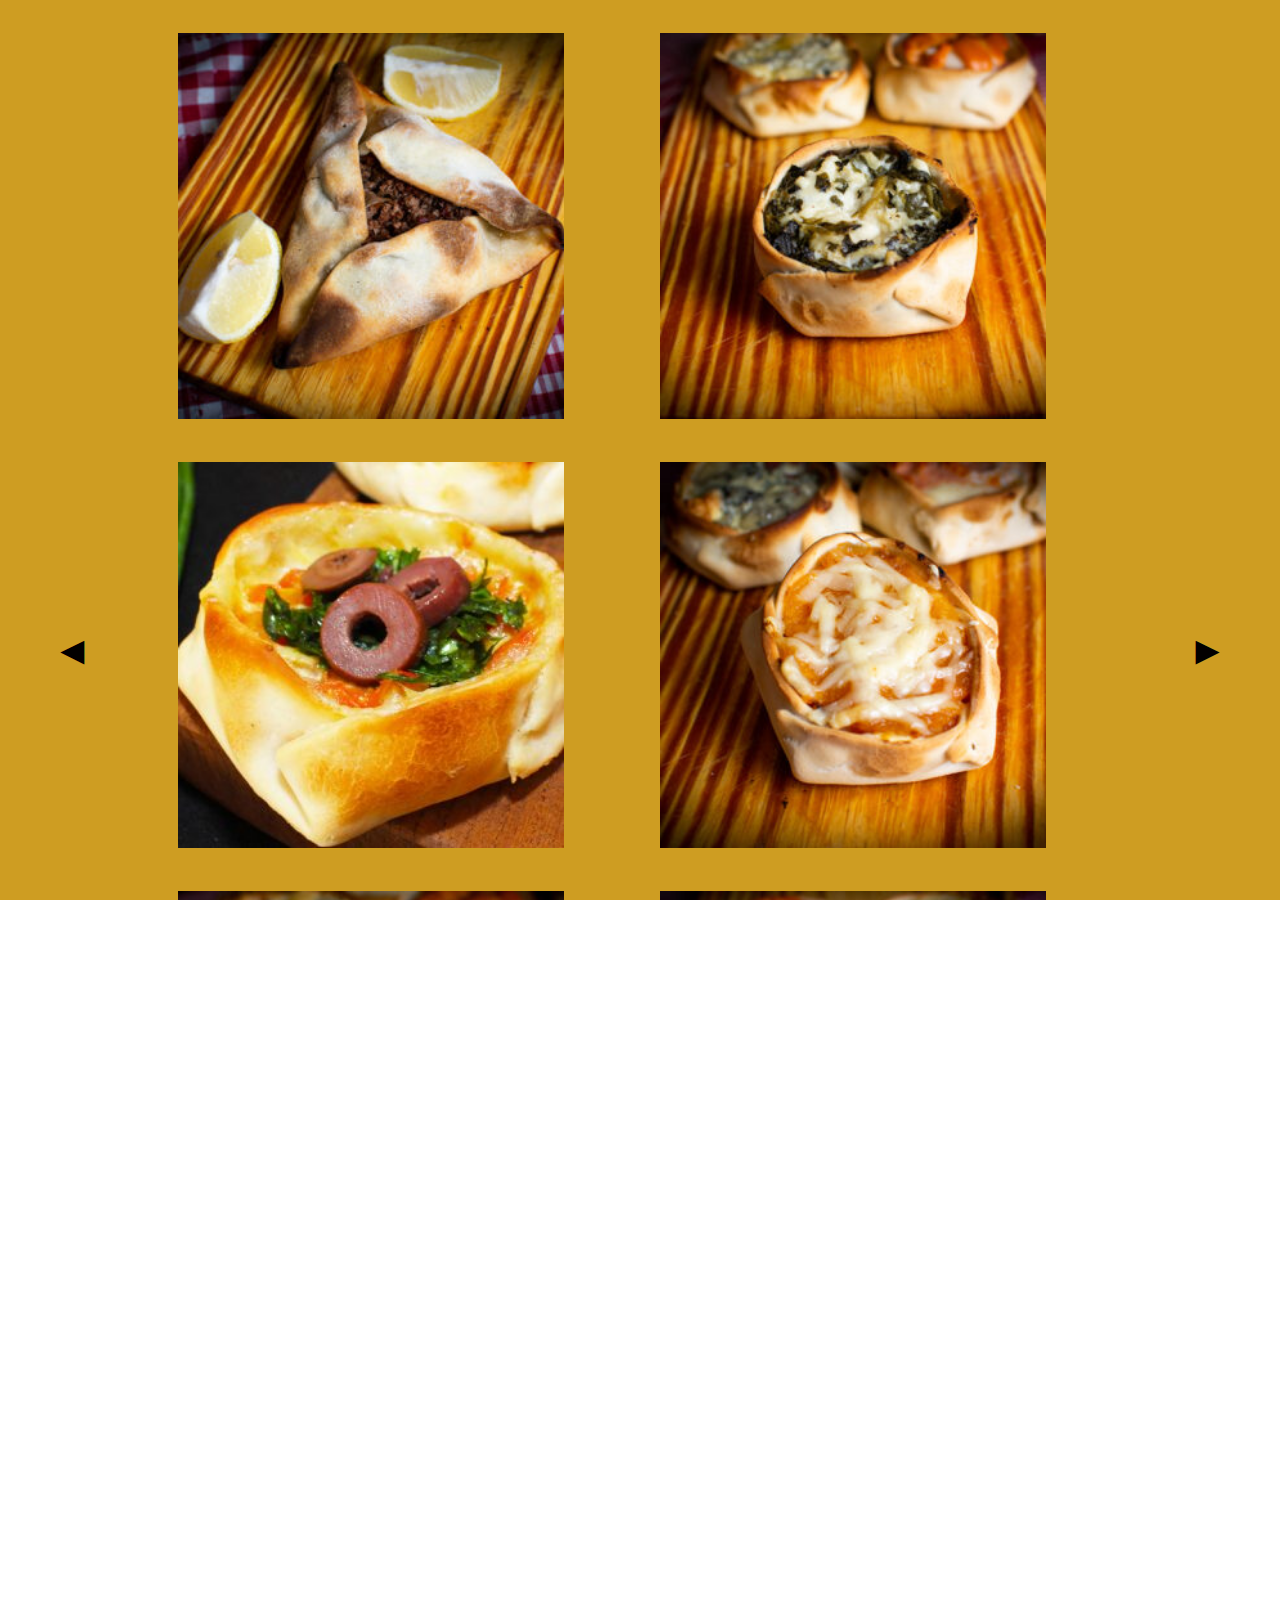
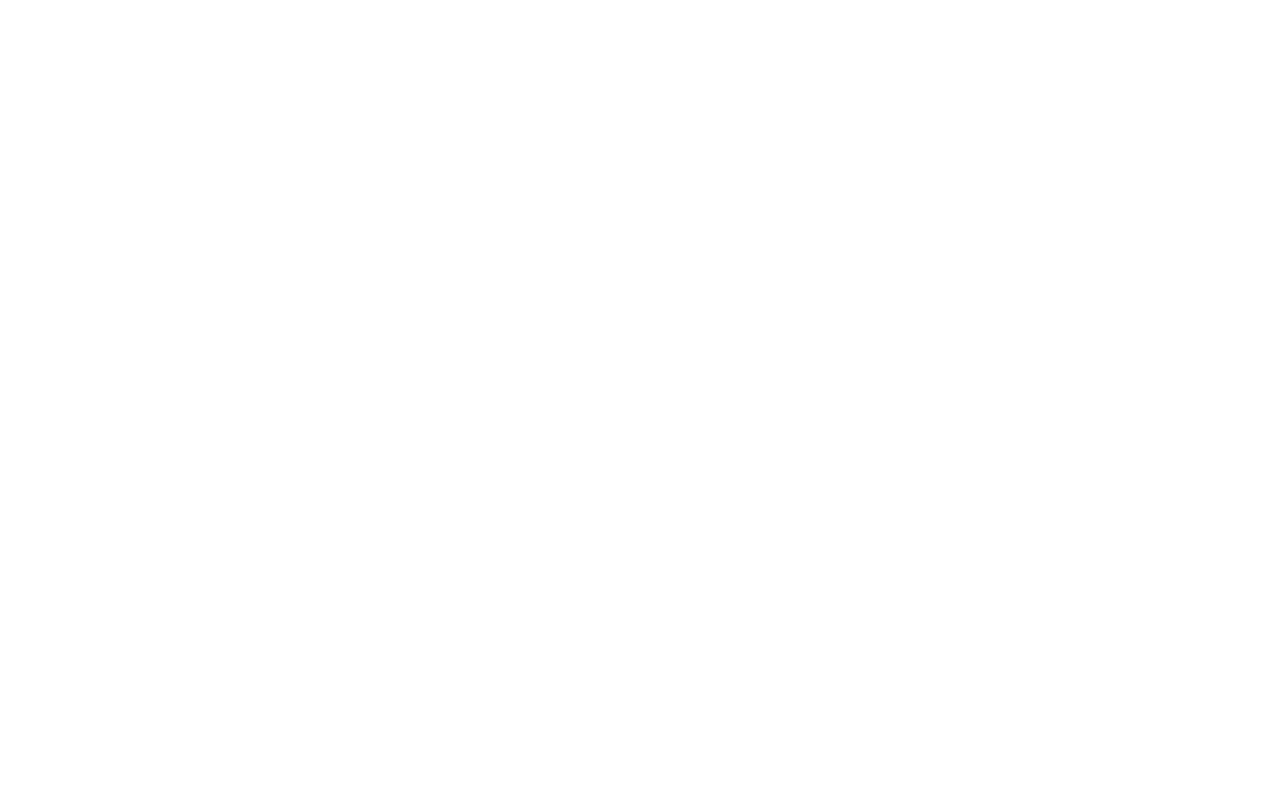
==== empanadas.html @ 74aa1778 "Add files" ====
<!DOCTYPE html>
<html lang="es">
<head>
    <meta charset="UTF-8">
    <title>Pizzeria</title>
    <link rel="stylesheet" href="css/reset.css">
    <link rel="stylesheet" type="text/css" href="css/style.css">
    <link rel="stylesheet" href="css/responsive.css">
</head>
<body>
<div class="back">    
    <div id="left">
        <a href="pizzas.html">◄</a>
    </div>
    <div id="empanadas">
        <div class="one"><img src="imagenes/empanadas1.jpg" class="fading"> <div  class="text"><p>Acelga y Salsa blanca</p> </div></div>
        <div class="one"><img src="imagenes/empanadas2.jpg" class="fading"> <div  class="text"><p>Árabe</p> </div></div>
        <div class="one"><img src="imagenes/empanadas3.jpg" class="fading"> <div  class="text"><p>Calabaza</p> </div></div>
        <div class="one"><img src="imagenes/empanadas4.jpg" class="fading"> <div  class="text"><p>Capresse</p> </div></div>
        <div class="one"><img src="imagenes/empanadas5.jpg" class="fading"> <div  class="text"><p>Cuatro Quesos</p> </div></div>
        <div class="one"><img src="imagenes/empanadas6.jpg" class="fading"> <div  class="text"><p>Jamón y Muzzarella</p> </div></div>
    </div>
    <div id="right">
        <a href="menu.html">►</a>
    </div>
</div>
 </body>
</html>
---- css/style.css ----
* {
    margin: 0;
    padding: 0; 
}
html, body {
    width: 100%;
    height: 100%; 
    overflow-x: hidden;
    font-family: Arial, Helvetica, sans-serif;
}
/* Variables */
:root {
    --background-color: rgb(172, 27, 27); 
    --golden-color: rgb(206, 157, 34); 
    --black-font-color: #020000; 
    --font-color: #fff; 
}
/* INDEX */
#containerinfo {
    height: 50%; 
}
header {
    width: 100%;
    height: 10%;
    background-color: var(--background-color);
    display: flex;
    justify-content: center; 
    flex-direction: column;
    text-align: center;
    position: relative;
}
header h1 {
    width: 100%;
    margin: 0px; 
    font-size: 95px;
    letter-spacing: -0.06em;
    padding-top: 5px;
    padding-bottom: 10px;
    color: var(--golden-color);
    font-style: italic; 
    font-weight: bolder; 
    display: inline-block;
    -webkit-text-stroke: 1px var(--black-font-color);
}
header h4 {
   width: 100%; 
   margin: 0px; 
   padding-bottom: 10px; 
   font-size: 20px;
   color: var(--black-font-color);  
   font-weight: bold; 
   display: inline-block;
   position: absolute; left: 85px; top: 90px; 
}
.browser {
    width: 100%;
    height: 5%;
    display: flex;
    flex-direction: row;
    justify-content: space-evenly;
    align-items: center;
    text-align: center;
    background-color: var(--black-font-color);
}
.browser a {
    font-size: 20px;
    color: var(--font-color);
    text-align: center;
    text-decoration: none;
}
.browser a:hover, #menu-options ul li a:hover {
    color: var(--background-color);
    background-color: var(--golden-color)
}
#containerinfo {
    width: 100%;
    height: 100%;
    margin-bottom: 100px;
    display: inline-block; 
}
.title2 {
    width: 100%;
    height: auto;  
    margin-top: 80px; 
    margin-bottom: 20px; 
    font-size: 25px;
    color: var(--font-color); 
    background-color: var(--background-color); 
    display: inline-block;
    justify-content: center;
    text-align: center;
    animation: slideMeRight .7s ease-in; 
}
.border0 {
    width: 50%; 
    height: 100%;
    margin: 50px 20px; 
    padding: 15px;
    font-size: 15px; 
    font-family: 'Times New Roman', Times, serif;
    background-color: var(--font-color);
    border: 1px solid var(--black-font-color);
    display: inline-block;
    justify-content: center;
    text-align: center;
    animation: slideMeBottom .9.5s ease-in;
}
#containerinfo img {
    width: 35%; 
    height: auto; 
    margin: 50px 40px;
    float: right; 
    border: 1px solid var(--black-font-color);
    box-shadow: 0px 7px 14px rgba(0,0,0,0.5);
    animation: slideMeBottom .9.5s ease-in;
}
/* PROMOS */
#container {
    width: 100%;
    height: 100%; 
    margin-bottom: 150px;
}
#container ul {
    width: 100%;
    height: 60%;
    margin-bottom: 50px;
    display: flex;
    flex-direction: row; 
    justify-content: center;
    text-align: center; 
    list-style-type: none;
    animation: slideMeBottom .9.5s ease-in;
}
#container ul li {
   width: 25%;
   height: 350px;
   margin: 20px 20px 80px; 
}
#container img {
    width: 100%; 
    height: 60%; 
    display: inline-block; 
    border: 1px solid var(--black-font-color);
    box-shadow: 0px 7px 14px rgba(0,0,0,0.5);
} 
#container h3 {
    width: 100%;
    height: 25px;
    margin: 10px 0px 0px 0px;
    font-size: 20px;
    font-family: Arial, Helvetica, sans-serif;
    color: var(--black-font-color);
    display: inline-block;
} 
.border {
    width: 99%;
    height: 45px;  
    border: 2px solid var(--black-font-color);
    background-color: var(--golden-color);
    display: inline-block; 
}
.border2 {
    width: 100%; 
    height: 15%;
    padding: 5px 0px 5px 0px;
    font-size: 15px;
    font-family: Arial, Helvetica, sans-serif;
    background-color: var(--font-color);
    border: 1px solid var(--black-font-color);
    display: flex;
    justify-content: center;
    text-align: center;
    line-height: 25px;
}
/* MENU */ 
#containermenu {
    width: 100%;
    height: 100%; 
    margin-bottom: 200px;
}
#menu-options {
    width: 100%;
    height: 100%;
    margin-top: 50px;
    margin-bottom: 0px; 
    padding: 0px; 
    display: inline-block;  
}
#menu-options li {
    width: 100%;
    height: 100%;
    padding: 20px 0px 20px 0px;
    margin: 30px 10px 50px 0px;
    display: inline-block;
    justify-content: center; 
}
hr {
   color: var(--black-font-color);
   margin-bottom: 10px;   
}
h3.food-title {
    width: 100%;
    height: 30px;
    margin: 10px 0px 10px 0px;
    padding: 5px; 
    font-size: 30px;
    font-weight: bold;
    color: var(--black-font-color);
    justify-content: center;
    text-align: center;
    background-color: var(--background-color);
    animation: slideMeRight .7s ease-in; 
}
.menu-img {
    width: 23%;
    height: auto;
    margin-left: 100px; 
    box-shadow: 0px 7px 14px rgba(0,0,0,0.5);
    animation: slideMeBottom .9.5s ease-in;
}
#description-1 {
    width: 50%;
    height: 100%;
    margin-right: 50px; 
    padding: 15px; 
    font-size: 18px;
    font-family: 'Lucida Sans', 'Lucida Sans Regular', sans-serif;
    color: var(--black-font-color);
    float: right; 
    background-color: var(--font-color);
    border: 1px solid var(--black-font-color);
    animation: slideMeBottom .9.5s ease-in;
}
#description-2 {
    width: 50%;
    height: 100%;
    margin-left: 50px; 
    padding: 15px;
    font-size: 18px;
    font-family: 'Lucida Sans', 'Lucida Sans Regular', sans-serif;
    color: var(--black-font-color);
    float: left; 
    background-color: var(--font-color);
    border: 1px solid #1b1a19;
    animation: slideMeBottom .9.5s ease-in;
}
#menu-options a:hover {
    color: var(--background-color);
    background:var(--golden-color);
}
a.gallery {
    width: 30%;
    height: 30px;
    margin-top: 20px; 
    margin-bottom: 40px; 
    margin-left: 35%;
    margin-right: 35%; 
    text-decoration: none;
    font-size: 25px;
    color: var(--black-font-color);
    display: inline-block;
    justify-content: center;
    text-align: center;
    border: 2px solid red;
    background-color: var(--font-color); 
    animation: slideMeBottom .9.5s ease-in;
} 
/* PHOTO-GALLERY */
.back {
    width: 100%; 
    height: 90%; 
    background-color: var(--golden-color);
    display: flex; 
    flex-direction: row;  
    justify-content: center;
}
#pizzas, #empanadas {
    width: 80%; 
    height: 100%;  
    padding: 1%; 
}
div.one {
    width: 50%;
    height: auto;
    float: right; 
}
.fading {
    width: 90%;
    height: auto;
    margin: 20px;
}
div.text {
    position: absolute;
    overflow: hidden;
    width: 34%;
    height: 30%;
    margin: -280px 0px 10px 20px;   
    background-color: var(--black-font-color);
    opacity: 0;
    transition: opacity 0.3s;
}
div.one:hover div.text {
    opacity: 1;
}
.text p {
    width: 100%;
    height: 100%;
    padding-top: 40px;  
    font-size: 25px;
    font-family: 'Times New Roman', Times, serif;
    color: var(--font-color);
    position: absolute;
    transition: 0.3s;
}
div.one:hover .text p {
    margin-top: 75px;
} 
#right {
    width: 12%;
    height: 100%;
    float: right; 
    font-size: 40px;
    text-align: center;
    line-height: 500px;
    padding-top: 400px; 
}
#left {
    width: 12%;
    height: 100%;
    float: left; 
    font-size: 40px;
    text-align: center;
    line-height: 500px;
    padding-top: 400px; 
}
#right a, #left a {
   text-decoration: none;
   color: var(--black-font-color);
}
#right a:hover, #left a:hover {
    text-decoration: none;
    color: var(--background-color)
}
/* BOOKING */ 
#containerbooking {
    width: 100%;
    height: 60%;
    margin-bottom: 0px;
    justify-content: center;
}
form {
    width: 100%;
    height: 100%;
    padding: 0px;
    justify-content: center;
}
#f1 {
    width: 60%;
    height: 100%;
    padding: 10px; 
    margin:auto;
    border: 4px double;
    border-radius: 8px;
    color: var(--font-color);
    background-color: var(--black-font-color);
    justify-content: center;
    text-align: center; 
    animation: slideMeBottom .9.5s ease-in;
}
#name1, #mail, #number {
    width: 90%; 
}
#date{
    width: 18%; 
}
#time {
    width:10%; 
}
#adult, #child {
    width: 10%;
}
#enter {
   font-size: 1em;
   color: var(--black-font-color); 
   width: 4.5rem;
   height: 1.5rem;  
}
#comments {
    width: 60%;
    height: 25%;
    overflow-wrap: break-word; 
}
/* RESTAURANT */
#container-img1 {
    width: 100%;
    height: 100%;
    margin: 50px 0px 150px; 
    display: flex; 
    flex-direction: row; 
    animation: slideMeBottom .9.5s ease-in;
}
#container-img2 {
    width: 50%;
    height: 100%;
    animation: slideMeBottom .9.5s ease-in;
}
.restaurant1 {
    width: 100%; 
    height: 450px; 
}
#container-img3 {
    width: 25%;
    height: 100%;
    float: left; 
    line-height: 0;
    animation: slideMeBottom .9.5s ease-in;
}
#container-img4 {
    width: 25%;
    height: 100%;
    float: right; 
    line-height: 0; 
    animation: slideMeBottom .9.5s ease-in;
}
.restaurant2 {
   width: 100%; 
   height: 225px;
   padding: 0px; 
   margin: 0px;
}
.restaurant1:hover, .restaurant2:hover {
    transform: scale(1.2);
}
/* INFO */
#container-info {
  width: 100%;
  height: 60%;
  margin-bottom: 200px; 
  justify-content: center;
}
#containeruser {
    width: 100%;
    height: 100%; 
    margin-top: 90px;
    margin-bottom: 40px; 
    display: inline-block; 
}
.border3 {
    width: 99%;
    height: 100%;  
    margin-top: 100px; 
    padding: 10px 0 10px; 
    border: 2px solid  var(--black-font-color);
    background-color: var(--golden-color);
    display: inline-block; 
    animation: slideMeBottom .9.5s ease-in;
}
#container-data h4, p {
   width: 100%; 
   display: flex;
   justify-content: center;
   text-align: center; 
   font-size: 15px;
   font-family: 'Times New Roman', Times, serif;
   color: var(--black-font-color);
}
#f2 {
    width: 40%;
    height: 100%;
    margin: auto;
    padding: 5px;
    background-color: var(--golden-color);
    border: 4px double var(--black-font-color);
    text-align: center;
    animation: slideMeBottom .9.5s ease-in;
}
#name2, #lastname, #mail, #pw {
    width: 90%; 
}
/* REDES */
.containernet {
    display: none; 
}
/* FOOTER */
footer {
    width: 100%;
    height: 20px;
    margin-bottom: 0; 
    display: flex;
    justify-content: center;
    text-align: center;
    background-color: var(--background-color)
}
footer p {
    font-size: 15px;
    color: var(--black-font-color);
    font-family: 'Times New Roman', Times, serif;
    font-weight: bold;
    background-color: var(--background-color)
}
/* SLIDERS */
@keyframes slideMeRight {
    0%{
        transform: skewX(20deg) translateX(-500px);
        opacity: 0; 
    }
    60%{
        transform: translateX(0px);
    }
    62%{
        transform: skewX(0deg) translateX(30px);
    }
    70%{
        transform: skew(-10deg); 
        opacity: 1;
    }
    80%{
        transform: skew(0deg) translate(0);
    }
    90%{
        transform: skew(-2deg); 
    }
    100%{
        transform: skew(0deg);
    }
}

@keyframes slideMeBottom {
    0%{
        transform: skewY(0deg) translateY(-100px);
        opacity: 0; 
    }
    60%{
        transform: translateY(0px);
    }
    62%{
        transform: skewY(0deg) translateY(30px);
    }
    70%{
        transform: skew(0deg); 
        opacity: 1;
    }
    80%{
        transform: skew(0deg) translate(0);
    }
    90%{
        transform: skew(0deg); 
    }
    100%{
        transform: skew(0deg);
    }
}

/* Breaking points
320px — 768px: Mobile devices.
768px - 1024px: iPads, Tablets.
—1025px: Desktops, large screens
---- css/responsive.css ----
/* Mobile */
@media screen and (min-width: 320px) and (max-width: 767px) {
/* HOME */
header {
    height: 100px; 
}
header h1 {
    font-size: 70px; 
}
header h4 {
    font-size: 18px;
    left: 65px; 
    top: 80px; 
}
.browser { 
    align-items: center;
}
.browser a {
    font-size: 16px;
}
/* INDEX */
#containerinfo {
    height: 1000px;  
    justify-content: center;
    align-items: center;
}
#containerinfo img {
    margin: 0 10%; 
    width: 80%;
    height: auto; 
}
.border0 {
    margin: 1rem auto;
    width: 90%; 
    height: 550px; 
    font-size: 1.2rem;
    border: none; 
}
/* PROMOS */
#container {
    height: 1500px; 
} 
#container ul{
    flex-direction: column;
    justify-content: center;
    align-items: center;
    margin: 0 0 10px 0; 
    padding: 0; 
    width: 100%;
    height: 1100px; 
}
#container ul li { 
    flex-direction: column;
    margin: 0; 
    padding: 0;
    width: 80%; 
}
.border2 {
    height: 70px; 
}
/* MENU */ 
#containermenu {
    height: 100%; 
}
#menu-options {
    width: 100%; 
    flex-direction: column;
    justify-content: center;
    align-items: center;
}
#menu-options li {
    height: 550px; 
}
#menu-options li img { 
    margin: 0 15%; 
    width: 70%;
    height: auto; 
}
#description-1, #description-2 {
    margin: 0 auto; 
    width: 90%; 
    height: 180px; 
    border: none; 
}
a.gallery {
    margin: 10px 10%; 
    width: 80%; 
}
/* BOOKING */ 
form {
    height: 420px; 
}
textarea#comments {
    width: 90%; 
    min-height: 30px;
}
#container-img1 {
    display: none;
}
fieldset#f1, fieldset#f2{
    padding: 10px 0; 
    margin: 0 auto; 
    width: 80%; 
}
fieldset#f1 {
    height: 420px; 
}
#date {
    width: 6rem; 
}
#time {
   width: 4.2rem;  
}
#mail2 {
    width: 90%; 
}
fieldset#f2 {
    height: 300px; 
}
fieldset#f1 label, fieldset#f2 label { 
    font-size: 12px; 
}
.border3 {
    height: 60px; 
    justify-content: center;
    align-items: center;
    text-align: center;
}
/* INFO */
#container-info { 
    margin: 0; 
    height: 600px; 
}
/* FOOTER */
footer {
    display: none; 
}
}

@media screen and (min-width: 450px) and (max-width: 549px) { 
.border0 {
    height: 500px; 
}
#container ul li { 
    width: 60%; 
}
}

@media screen and (min-width: 500px) and (max-width: 599px) { 
#menu-options li {
    height: 560px; 
}
#container ul li { 
    width: 70%; 
}
}

@media screen and (min-width: 600px) and (max-width: 767px) { 
#menu-options li {
    height: 650px; 
}
#container ul li { 
    width: 70%; 
}
}

@media screen and (min-width: 660px) and (max-width: 767px) {  
#container ul li { 
    width: 60%; 
}
}

@media screen and (min-width: 550px) and (max-width: 767px) { 
.border0 {
    height: 400px; 
}
}

/* Tablet */
@media screen and (min-width: 768px) and (max-width: 1024px) { 
/* HOME */
header {
    height: 120px; 
}
.border0 {
    height: 320px; 
}
.border2 {
    height: 70px; 
}
/* INDEX */
#containerinfo img {
    margin: 5%; 
    width: 30%;
    height: auto; 
}
/* PROMOS */
.containernet ul {
    display: none;
}
#container {
    height: 600px; 
}
ul.container-promos {
    height: 350px;
}
#menu-options li {
    height: 300px; 
}
/* MENU */
#description-1, #description-2 {
    margin: 0 auto; 
    width: 60%; 
    border: none; 
}
.back {
    background-color: #fff;
}
div.text { 
    display: none;
}
/* BOOKING */ 
#container-img1, #container-img2, #container-img3, #container-img4 {
    display: none; 
}
#f1 { 
    height: 450px; 
}
#f2 {
    width: 60%; 
    height: 280px; 
}
#name1, #mail, #number {
    width: 80%; 
}
#mail2 {
    width: 90%; 
}
#time {
    width: 4.2rem; 
}
#comments {
    width: 80%; 
}
.border3 {
    height: 60px; 
}
/* FOOTER */
footer { 
    display: none;
}
}
    
/* Desktop */
@media screen and (min-width: 1025px) { 
/* INDEX */
header {
    height: 120px; 
}
.border0 {
    height: 285px; 
    font-size: 1.2rem;
}
/* MENU */
#menu-options li {
    height: 300px; 
} 
#description-1, #description-2 {
    height: 200px;
}
.back {
    height: 2000px;
} 
.fading {
    width: 80%;
    height: auto; 
}
div.text {
    width: 30%; 
}
/* BOOKING */
#name1, #mail, #mail2, #number, #name2, #lastname, #pw {
    width: 60%; 
}
#date {
    width: 6rem; 
}
#time {
    width: 4.2rem;  
}
#adult, #child {
    width: 4rem; 
}
#f2 {
    width: 50%; 
    height: 300px; 
}
.border3 {
    height: 80px; 
}
/* FOOTER */
footer { 
    display: none;
}
}

/* Breaking points
320px — 767px: Mobile devices.
768px - 1024px: iPads, Tablets.
—1025px: Desktops, large screens
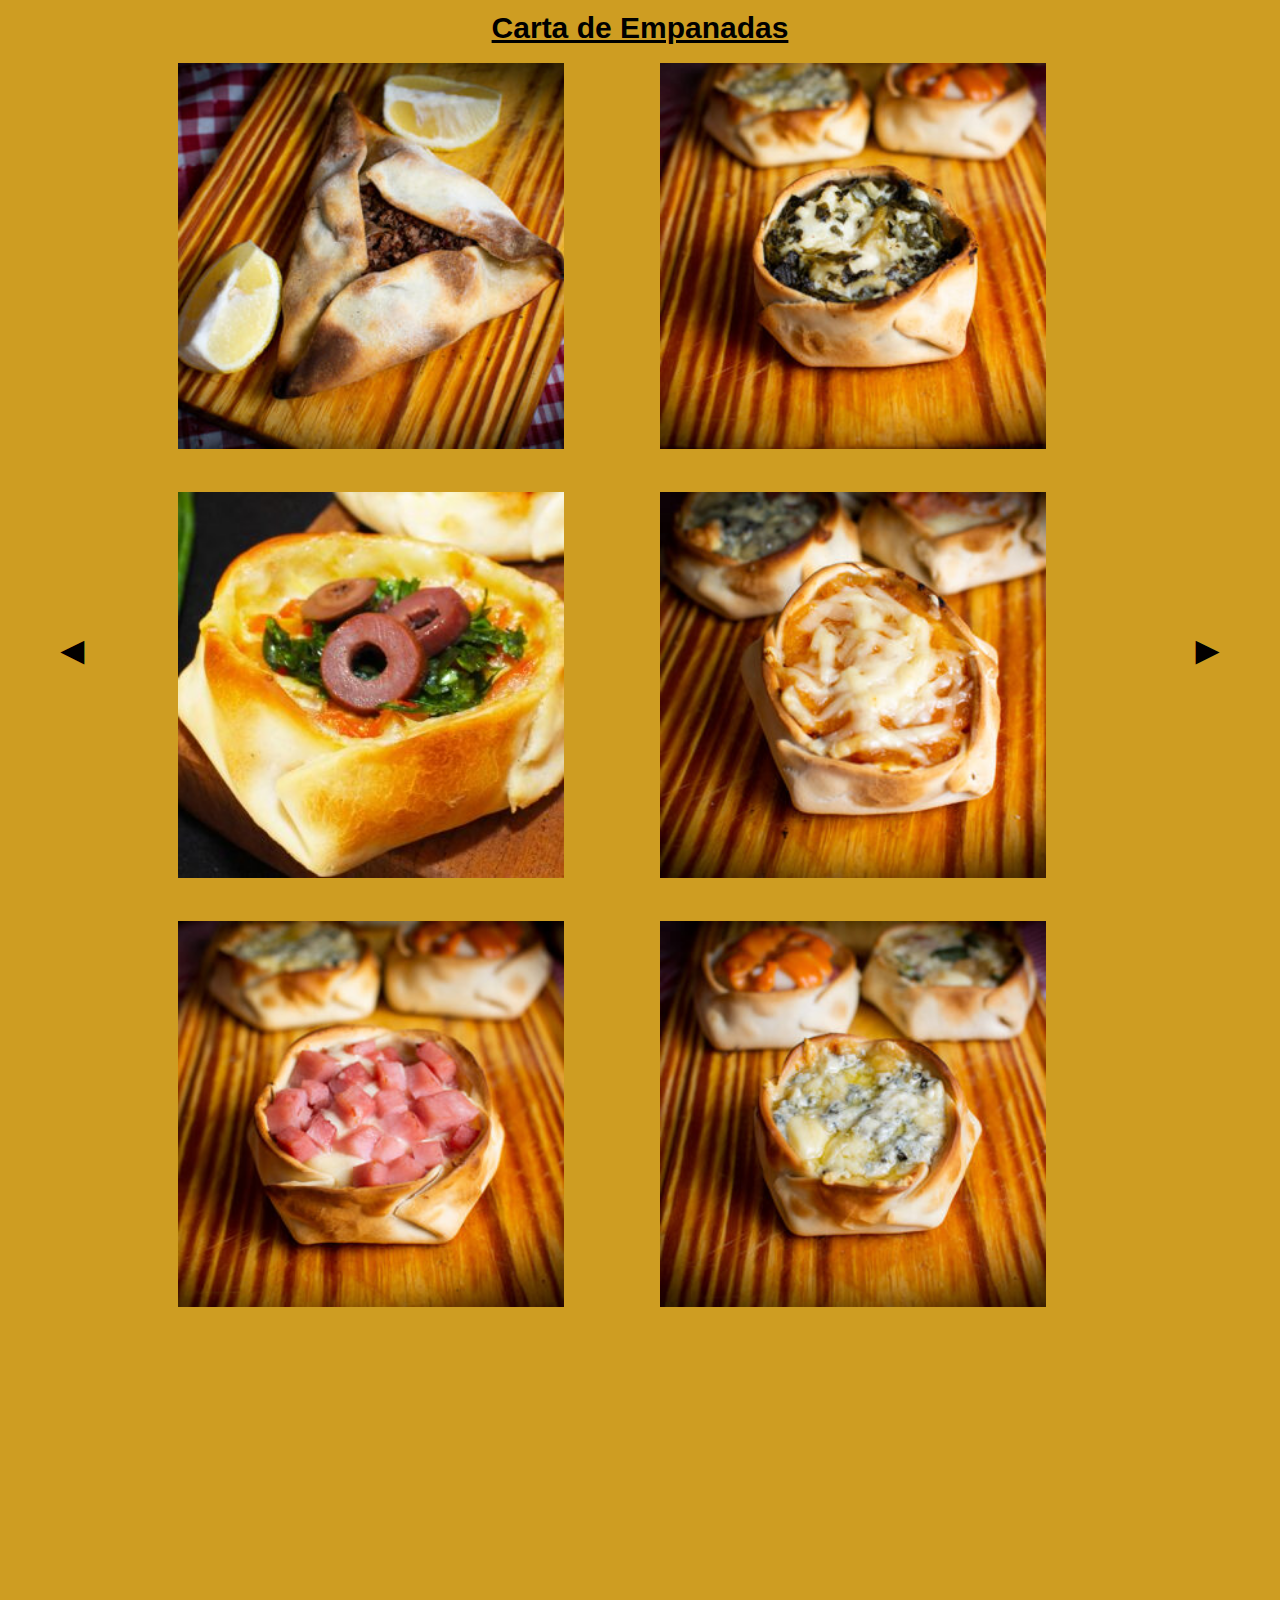
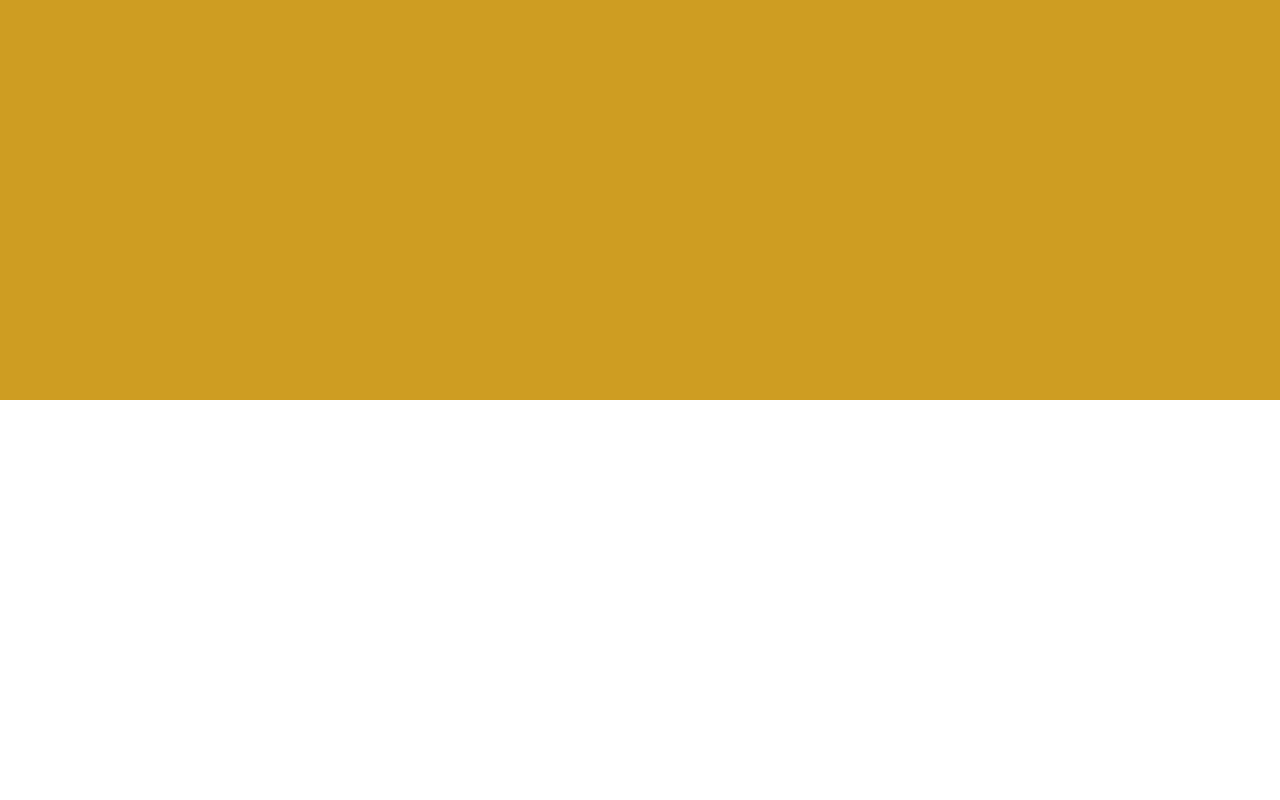
==== commit 7d1bb84c: "Actualizando estilos responsive" ====
--- a/empanadas.html
+++ b/empanadas.html
@@ -13,6 +13,7 @@
         <a href="pizzas.html">◄</a>
     </div>
     <div id="empanadas">
+        <h1 id="menu-title">Carta de Empanadas</h1>
         <div class="one"><img src="imagenes/empanadas1.jpg" class="fading"> <div  class="text"><p>Acelga y Salsa blanca</p> </div></div>
         <div class="one"><img src="imagenes/empanadas2.jpg" class="fading"> <div  class="text"><p>Árabe</p> </div></div>
         <div class="one"><img src="imagenes/empanadas3.jpg" class="fading"> <div  class="text"><p>Calabaza</p> </div></div>
--- a/css/style.css
+++ b/css/style.css
@@ -279,6 +279,13 @@
     height: 100%;  
     padding: 1%; 
 }
+#menu-title {
+    justify-content: center;
+    text-align: center;
+    font-size: 30px;
+    font-weight: bolder;
+    text-decoration: underline;
+}
 div.one {
     width: 50%;
     height: auto;
@@ -379,16 +386,21 @@
 #adult, #child {
     width: 10%;
 }
-#enter {
-   font-size: 1em;
-   color: var(--black-font-color); 
-   width: 4.5rem;
-   height: 1.5rem;  
-}
 #comments {
     width: 60%;
     height: 25%;
+    padding: 1.5px; 
     overflow-wrap: break-word; 
+}
+#comments::placeholder {
+    font-family: Arial, Helvetica, sans-serif;
+}
+#enter, #enter1 {
+    width: 4.5rem;
+    height: 1.5rem; 
+    padding: 0.5px; 
+    font-size: 1em;
+    color: var(--black-font-color); 
 }
 /* RESTAURANT */
 #container-img1 {
--- a/css/responsive.css
+++ b/css/responsive.css
@@ -1,4 +1,4 @@
-/* Mobile */
+/*** Mobile ***/
 @media screen and (min-width: 320px) and (max-width: 767px) {
 /* HOME */
 header {
@@ -25,7 +25,7 @@
     align-items: center;
 }
 #containerinfo img {
-    margin: 0 10%; 
+    margin: 5% 10%; 
     width: 80%;
     height: auto; 
 }
@@ -176,7 +176,7 @@
 }
 }
 
-/* Tablet */
+/*** Tablet ***/
 @media screen and (min-width: 768px) and (max-width: 1024px) { 
 /* HOME */
 header {
@@ -207,6 +207,9 @@
 #menu-options li {
     height: 300px; 
 }
+.menu-img {
+    margin-left: 3.5rem; 
+}
 /* MENU */
 #description-1, #description-2 {
     margin: 0 auto; 
@@ -251,15 +254,22 @@
 }
 }
     
-/* Desktop */
+/*** Desktop ***/
 @media screen and (min-width: 1025px) { 
+html, body {
+    height: 100%; 
+    overflow: visible;
+}
 /* INDEX */
 header {
     height: 120px; 
 }
 .border0 {
-    height: 285px; 
+    border: none; 
     font-size: 1.2rem;
+}
+#containerinfo img {
+    margin: 3.5%; 
 }
 /* MENU */
 #menu-options li {
